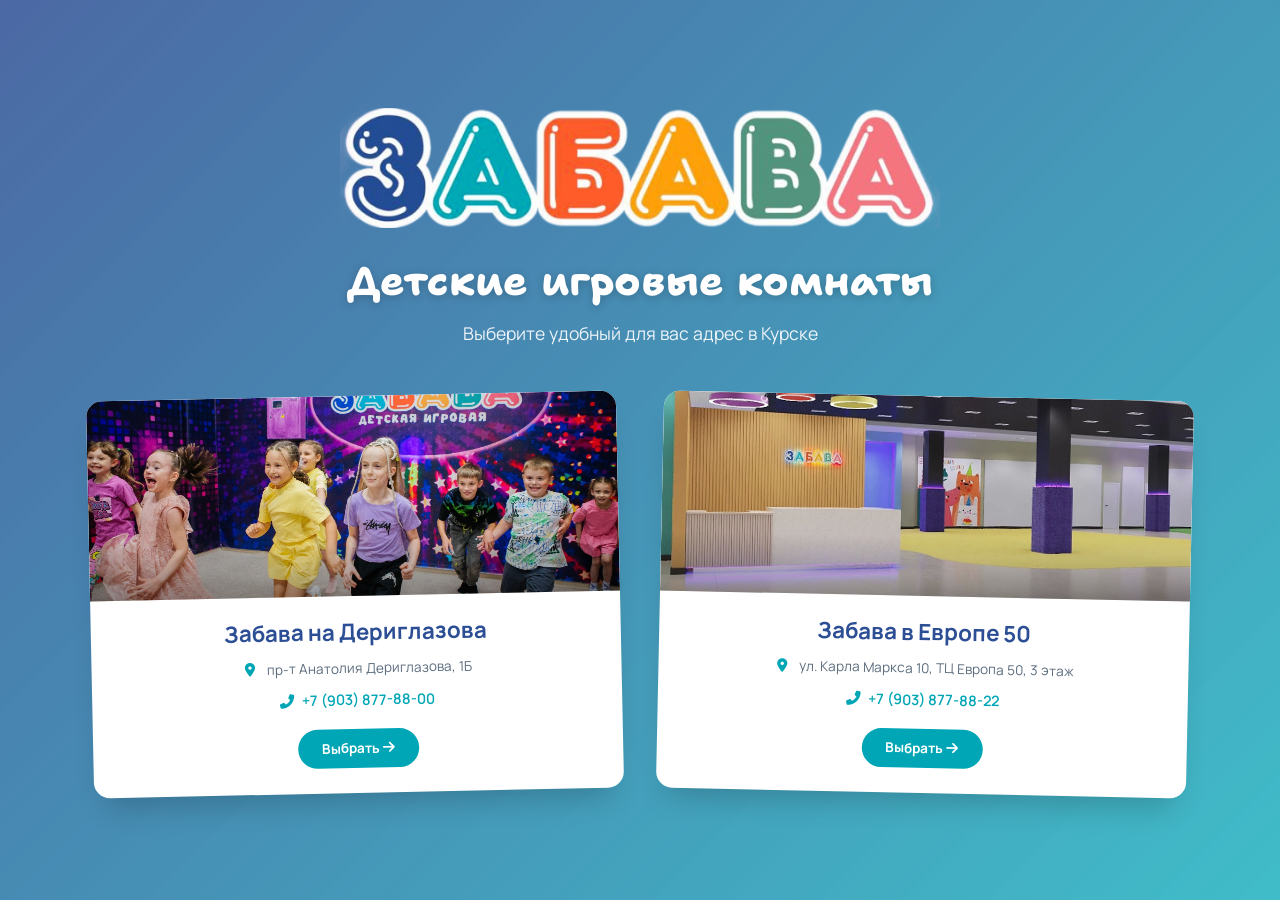
==== index.html @ cc886a35 "3456677" ====
﻿<!DOCTYPE html>
<html lang="ru">
<head>
    <meta charset="UTF-8">
    <meta name="viewport" content="width=device-width, initial-scale=1.0, user-scalable=yes">
    <title>Забава | Детские игровые комнаты в Курске</title>
    <meta name="description" content="Детские игровые комнаты «Забава» в Курске. Выберите удобный для вас адрес: пр-т Дериглазова 1Б или ТЦ Европа 50.">
    <!-- Favicon -->
    <link rel="icon" type="image/png" sizes="32x32" href="img/fav.png">
    <link rel="preconnect" href="https://fonts.googleapis.com">
    <link rel="preconnect" href="https://fonts.gstatic.com" crossorigin>
    <link href="https://fonts.googleapis.com/css2?family=Manrope:wght@400;500;600;700;800&family=Shantell+Sans:wght@400;500;600;700&display=swap" rel="stylesheet">
    <link rel="stylesheet" href="https://cdnjs.cloudflare.com/ajax/libs/font-awesome/6.0.0-beta3/css/all.min.css">
    <style>
        * {
            margin: 0;
            padding: 0;
            box-sizing: border-box;
        }

        :root {
            --color-primary-blue: #2C4E94;
            --color-teal: #00A6B6;
            --color-orange: #FF5B33;
            --color-gold: #FF9E18;
            --color-mint: #55947F;
            --color-pink: #F2727E;
            --color-bg-light: #F8FAFC;
            --color-white: #FFFFFF;
            --color-border: #E2E8F0;
            --color-text-muted: #5B6C7E;
            --shadow-polaroid: 0 20px 30px -12px rgba(0, 0, 0, 0.2);
            --shadow-sm: 0 10px 25px -5px rgba(0, 0, 0, 0.05), 0 8px 10px -6px rgba(0, 0, 0, 0.02);
            --border-radius-lg: 28px;
            --border-radius-md: 20px;
            --border-radius-sm: 14px;
        }

        body {
            font-family: 'Manrope', sans-serif;
            color: var(--color-primary-blue);
            line-height: 1.4;
            min-height: 100vh;
            display: flex;
            flex-direction: column;
            align-items: center;
            justify-content: center;
            padding: 40px 24px;
            position: relative;
        }

        /* Видеофон */
        .hero-video {
            position: fixed;
            top: 0;
            left: 0;
            width: 100%;
            height: 100%;
            object-fit: cover;
            z-index: -2;
        }
        .hero-overlay {
            position: fixed;
            top: 0;
            left: 0;
            width: 100%;
            height: 100%;
            background: linear-gradient(135deg, rgba(44,78,148,0.85) 0%, rgba(0,166,182,0.75) 100%);
            z-index: -1;
        }

        .container {
            max-width: 1100px;
            margin: 0 auto;
            width: 100%;
            position: relative;
            z-index: 2;
        }

        /* Логотип */
        .logo-wrapper {
            text-align: center;
            margin-bottom: 20px;
        }
        .logo-wrapper img {
            max-width: 600px;
            height: auto;
            display: inline-block;
        }

        /* Описание */
        .description {
            text-align: center;
            margin-bottom: 50px;
        }
        .description h1 {
            font-size: 2.5rem;
            font-weight: 800;
            color: white;
            margin-bottom: 12px;
            font-family: 'Shantell Sans', cursive;
            text-shadow: 0 2px 10px rgba(0,0,0,0.2);
        }
        .description p {
            font-size: 1.1rem;
            color: rgba(255,255,255,0.9);
            max-width: 550px;
            margin: 0 auto;
        }

        /* Карточки выбора (Polaroid-стиль) */
        .cards-grid {
            display: grid;
            grid-template-columns: repeat(2, 1fr);
            gap: 40px;
            margin-top: 20px;
        }
        .location-card {
            background: var(--color-white);
            border-radius: 16px;
            overflow: hidden;
            box-shadow: var(--shadow-polaroid);
            transition: all 0.3s ease;
            text-decoration: none;
            color: inherit;
            display: block;
            padding: 0;
        }
        .location-card:nth-child(odd) {
            transform: rotate(-1.2deg);
        }
        .location-card:nth-child(even) {
            transform: rotate(1.2deg);
        }
        .location-card:hover {
            transform: rotate(0deg) translateY(-8px);
            box-shadow: 0 25px 40px -12px rgba(0, 0, 0, 0.25);
        }
        .card-img {
            width: 100%;
            height: 200px;
            background-size: cover;
            background-position: center;
            position: relative;
        }
        .card-img::after {
            content: '';
            position: absolute;
            bottom: 0;
            left: 0;
            right: 0;
            height: 60px;
            background: linear-gradient(to top, rgba(0,0,0,0.3), transparent);
            pointer-events: none;
        }
        .card-content {
            padding: 20px 20px 25px;
            text-align: center;
        }
        .card-content h3 {
            font-size: 1.4rem;
            font-weight: 700;
            margin-bottom: 12px;
            color: var(--color-primary-blue);
        }
        .address {
            display: flex;
            align-items: center;
            justify-content: center;
            gap: 8px;
            font-size: 0.85rem;
            color: var(--color-text-muted);
            margin-bottom: 8px;
        }
        .address i {
            color: var(--color-teal);
            width: 18px;
        }
        .phone {
            display: flex;
            align-items: center;
            justify-content: center;
            gap: 8px;
            font-size: 0.9rem;
            font-weight: 600;
            color: var(--color-teal);
            margin-top: 12px;
        }
        .btn-card {
            display: inline-block;
            text-align: center;
            background: var(--color-teal);
            color: white;
            padding: 10px 24px;
            border-radius: 60px;
            font-weight: 700;
            font-size: 0.85rem;
            margin-top: 18px;
            transition: all 0.2s;
        }
        .location-card:hover .btn-card {
            background: var(--color-orange);
            transform: translateY(-2px);
        }

        @media (max-width: 768px) {
            body {
                padding: 30px 16px;
            }
            .cards-grid {
                grid-template-columns: 1fr;
                gap: 30px;
            }
            .description h1 {
                font-size: 1.8rem;
            }
            .description p {
                font-size: 0.95rem;
            }
            .location-card:nth-child(odd),
            .location-card:nth-child(even) {
                transform: rotate(0deg);
            }
            .card-img {
                height: 160px;
            }
            .logo-wrapper img {
                max-width: 300px;
            }
        }
    </style>
</head>
<body>

<!-- Видеофон -->
<video class="hero-video" autoplay muted loop playsinline>
    <source src="img/bg.mp4" type="video/mp4">
</video>
<div class="hero-overlay"></div>

<div class="container">
    <!-- Логотип -->
    <div class="logo-wrapper">
        <img src="img/logo.png" alt="Забава">
    </div>

    <!-- Описание -->
    <div class="description">
        <h1>Детские игровые комнаты</h1>
        <p>Выберите удобный для вас адрес в Курске</p>
    </div>

    <!-- Карточки с филиалами -->
    <div class="cards-grid">
        <!-- Филиал 1: Дериглазова 1Б -->
        <a href="zabava.html" class="location-card">
            <div class="card-img" style="background-image: url('img/photo/deriglazova2/2.jpg');"></div>
            <div class="card-content">
                <h3>Забава на Дериглазова</h3>
                <div class="address">
                    <i class="fas fa-map-marker-alt"></i>
                    <span>пр-т Анатолия Дериглазова, 1Б</span>
                </div>
                <div class="phone">
                    <i class="fas fa-phone-alt"></i>
                    <span>+7 (903) 877-88-00</span>
                </div>
                <div class="btn-card">
                    Выбрать <i class="fas fa-arrow-right"></i>
                </div>
            </div>
        </a>

        <!-- Филиал 2: Карла Маркса 10, ТЦ Европа 50 -->
        <a href="europa50.html" class="location-card">
            <div class="card-img" style="background-image: url('img/photo2/1.jpg');"></div>
            <div class="card-content">
                <h3>Забава в Европе 50</h3>
                <div class="address">
                    <i class="fas fa-map-marker-alt"></i>
                    <span>ул. Карла Маркса 10, ТЦ Европа 50, 3 этаж</span>
                </div>
                <div class="phone">
                    <i class="fas fa-phone-alt"></i>
                    <span>+7 (903) 877-88-22</span>
                </div>
                <div class="btn-card">
                    Выбрать <i class="fas fa-arrow-right"></i>
                </div>
            </div>
        </a>
    </div>
</div>

</body>
</html>
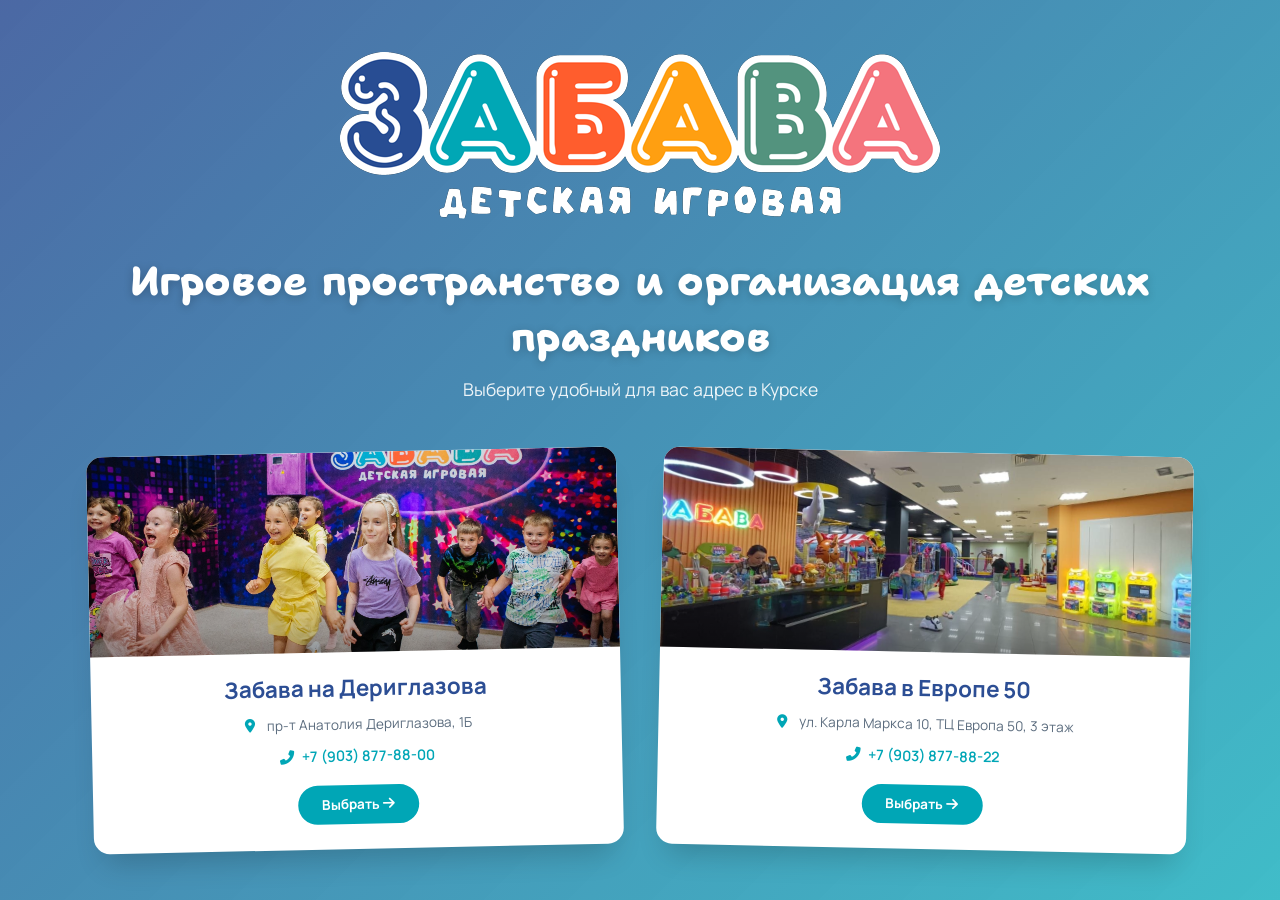
==== commit 1d523c1e: "99959595" ====
--- a/index.html
+++ b/index.html
@@ -246,7 +246,7 @@
 
     <!-- Описание -->
     <div class="description">
-        <h1>Детские игровые комнаты</h1>
+        <h1>Игровое пространство и организация детских праздников</h1>
         <p>Выберите удобный для вас адрес в Курске</p>
     </div>
 
